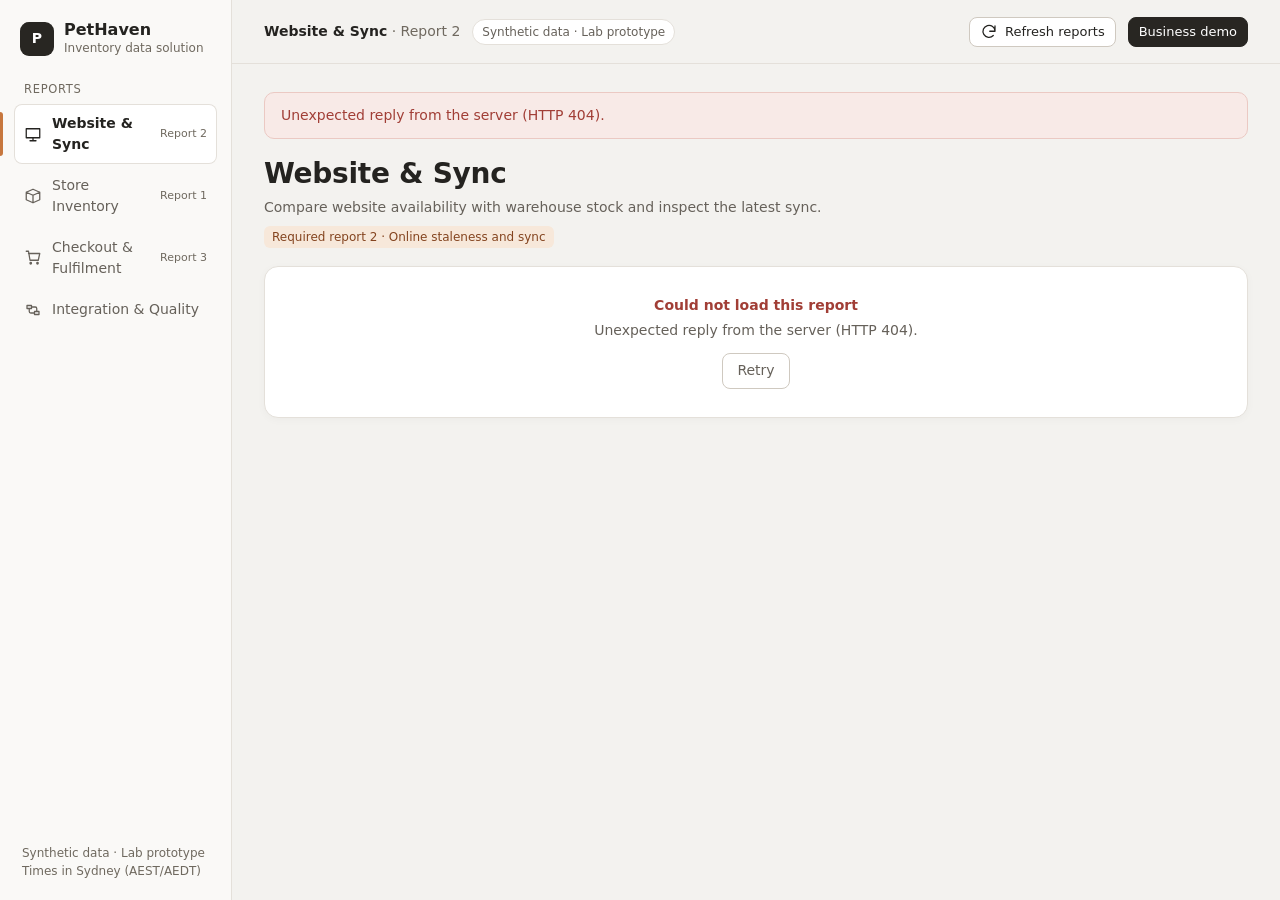
==== workspace/dashboard/static/index.html @ 30b6cd90 "dashboard" ====
<!doctype html>
<html lang="en-AU">
<head>
  <meta charset="utf-8">
  <meta name="viewport" content="width=device-width, initial-scale=1">
  <title>PetHaven inventory dashboard</title>
  <meta name="description" content="PetHaven inventory data solution: website stock, store inventory, checkout and integration reports over the lab warehouse.">
  <link rel="stylesheet" href="styles.css">
</head>
<body>
  <a class="sr-only" href="#main">Skip to report</a>
  <div class="shell" id="shell">
    <nav class="sidebar" id="sidebar" aria-label="Reports">
      <div class="brand">
        <div class="brand-mark" aria-hidden="true">P</div>
        <div>
          <div class="brand-name">PetHaven</div>
          <div class="brand-sub">Inventory data solution</div>
        </div>
      </div>
      <div>
        <div class="nav-label">Reports</div>
        <ul class="nav" id="nav"></ul>
      </div>
      <div class="sidebar-foot">
        Synthetic data · Lab prototype<br>
        Times in Sydney (AEST/AEDT)
      </div>
    </nav>
    <div class="scrim" id="scrim" hidden></div>

    <div class="main-col">
      <header class="topbar">
        <button class="btn btn-small menu-btn" id="menu-btn" type="button" aria-controls="sidebar" aria-expanded="false">Menu</button>
        <div class="crumb" id="crumb">PetHaven</div>
        <span class="chip">Synthetic data · Lab prototype</span>
        <div class="topbar-spacer"></div>
        <span class="read-at" id="read-at"></span>
        <button class="btn btn-small" id="refresh-btn" type="button" title="Read the reports again. Does not run a sync or the ETL.">
          <svg class="icon" viewBox="0 0 24 24" aria-hidden="true"><path d="M20 11a8 8 0 1 0-2.3 5.7M20 4v7h-7"/></svg>
          <span>Refresh reports</span>
        </button>
        <button class="btn btn-small btn-primary" id="demo-btn" type="button" aria-controls="demo" aria-expanded="false">
          <span>Business demo</span>
        </button>
      </header>
      <main id="main" tabindex="-1">
        <div id="global-banner"></div>
        <div id="page"></div>
      </main>
    </div>

    <aside class="demo" id="demo" hidden aria-labelledby="demo-title"></aside>
  </div>
  <div class="sr-only" id="announcer" aria-live="polite" aria-atomic="true"></div>
  <script type="module" src="app.js"></script>
</body>
</html>
---- workspace/dashboard/static/styles.css ----
/* PetHaven dashboard. Tokens: docs/Dashboard_Implementation_Spec.md section 4. */
:root {
  --page-bg: #F3F2EF;
  --sidebar-bg: #FAF9F7;
  --surface: #FFFFFF;
  --surface-subtle: #F7F5F2;
  --border: #E4E0DA;
  --border-strong: #CFC9C0;
  --text: #242320;
  --text-secondary: #66615A;
  --text-muted: #6F695F;
  --accent: #C7773E;
  --accent-hover: #AD6030;
  --accent-soft: #F7E8DA;
  --accent-text: #84441F;
  --primary-action: #282622;
  --primary-action-text: #FFFFFF;
  --success: #35634C;
  --success-bg: #EAF2EC;
  --warning: #805817;
  --warning-bg: #FAF0D9;
  --danger: #A13E36;
  --danger-bg: #F8EAE7;
  --info: #3F5A73;
  --info-bg: #E9EFF4;
  --focus: #84441F;
  --chart-website: #C7773E;
  --chart-warehouse: #555A60;
  --chart-reserved: #B8ACA0;

  --font: Inter, "Segoe UI", system-ui, -apple-system, sans-serif;
  --radius-card: 14px;
  --radius-control: 8px;
  --shadow-card: 0 2px 8px rgba(36, 35, 32, .03);
  --sidebar-w: 232px;
  --demo-w: 420px;
}

*, *::before, *::after { box-sizing: border-box; }
html { -webkit-text-size-adjust: 100%; }
body {
  margin: 0;
  background: var(--page-bg);
  color: var(--text);
  font: 14px/1.5 var(--font);
}
h1, h2, h3, h4 { margin: 0; color: var(--text); }
h1 { font-size: 28px; font-weight: 600; line-height: 1.2; letter-spacing: -0.01em; }
h2 { font-size: 17px; font-weight: 600; }
h3 { font-size: 15px; font-weight: 600; }
p { margin: 0; }
a { color: var(--accent-text); }
button, input, select { font: inherit; color: inherit; }
.num, td.num, th.num { text-align: right; font-variant-numeric: tabular-nums; }
.tabular { font-variant-numeric: tabular-nums; }
.muted { color: var(--text-muted); }
.secondary { color: var(--text-secondary); }
.small { font-size: 12.5px; }
.mono { font-family: ui-monospace, "Cascadia Mono", Consolas, monospace; font-size: 12.5px; }
.sr-only { position: absolute; width: 1px; height: 1px; padding: 0; margin: -1px; overflow: hidden; clip: rect(0 0 0 0); white-space: nowrap; border: 0; }
:focus-visible { outline: 2px solid var(--focus); outline-offset: 2px; border-radius: 4px; }
@media (prefers-reduced-motion: reduce) { * { transition: none !important; animation: none !important; } }

/* ---------- shell ---------- */
.shell { display: grid; grid-template-columns: var(--sidebar-w) minmax(0, 1fr); min-height: 100vh; }
.shell.demo-open { grid-template-columns: var(--sidebar-w) minmax(0, 1fr) var(--demo-w); }
.sidebar {
  background: var(--sidebar-bg); border-right: 1px solid var(--border);
  padding: 20px 14px; display: flex; flex-direction: column; gap: 24px;
  position: sticky; top: 0; height: 100vh; overflow-y: auto;
}
.brand { display: flex; align-items: center; gap: 10px; padding: 0 6px; }
.brand-mark { width: 34px; height: 34px; border-radius: 9px; background: var(--primary-action); color: #fff; display: grid; place-items: center; font-weight: 600; }
.brand-name { font-weight: 600; font-size: 16px; line-height: 1.2; }
.brand-sub { color: var(--text-muted); font-size: 12px; }
.nav-label { font-size: 11.5px; color: var(--text-muted); text-transform: uppercase; letter-spacing: .06em; padding: 0 10px 6px; }
.nav { display: flex; flex-direction: column; gap: 2px; list-style: none; margin: 0; padding: 0; }
.nav a {
  display: flex; align-items: center; gap: 10px; padding: 9px 10px; border-radius: var(--radius-control);
  color: var(--text-secondary); text-decoration: none; position: relative; transition: background .15s;
}
.nav a:hover { background: var(--surface-subtle); color: var(--text); }
.nav a[aria-current="page"] { background: var(--surface); color: var(--text); font-weight: 600; box-shadow: inset 0 0 0 1px var(--border); }
.nav a[aria-current="page"]::before { content: ""; position: absolute; left: -14px; top: 8px; bottom: 8px; width: 3px; border-radius: 0 3px 3px 0; background: var(--accent); }
.nav a > span:nth-of-type(1) { flex: 1; min-width: 0; }
.nav .report-tag { font-size: 11px; color: var(--text-muted); font-weight: 400; white-space: nowrap; }
.icon { width: 18px; height: 18px; flex: none; stroke: currentColor; fill: none; stroke-width: 1.7; stroke-linecap: round; stroke-linejoin: round; }
.sidebar-foot { margin-top: auto; font-size: 12px; color: var(--text-muted); padding: 0 8px; }

.main-col { min-width: 0; display: flex; flex-direction: column; }
.topbar {
  height: 64px; display: flex; align-items: center; gap: 12px; padding: 0 32px;
  border-bottom: 1px solid var(--border); background: rgba(243, 242, 239, .92);
  position: sticky; top: 0; z-index: 5; backdrop-filter: none;
}
.topbar .menu-btn { display: none; }
.crumb { font-weight: 600; white-space: nowrap; overflow: hidden; text-overflow: ellipsis; min-width: 0; }
@media (max-width: 1500px) { .shell.demo-open .topbar .chip, .shell.demo-open .read-at { display: none; } }
.crumb .muted { font-weight: 400; }
.chip { display: inline-flex; align-items: center; gap: 6px; font-size: 12px; padding: 3px 9px; border-radius: 999px; background: var(--surface); border: 1px solid var(--border); color: var(--text-secondary); white-space: nowrap; }
.topbar-spacer { flex: 1; }
.read-at { font-size: 12.5px; color: var(--text-muted); white-space: nowrap; }
main { padding: 28px 32px 48px; min-width: 0; }
main:focus { outline: none; }
details.card > summary { list-style: none; }
details.card > summary::-webkit-details-marker { display: none; }
.summary-toggle::after { content: "Show"; }
details[open] .summary-toggle::after { content: "Hide"; }

/* ---------- buttons & controls ---------- */
.btn {
  display: inline-flex; align-items: center; justify-content: center; gap: 7px; height: 36px; padding: 0 14px;
  border-radius: var(--radius-control); border: 1px solid var(--border-strong); background: var(--surface);
  cursor: pointer; white-space: nowrap; transition: background .15s, border-color .15s;
}
.btn:hover { background: var(--surface-subtle); }
.btn-primary { background: var(--primary-action); color: var(--primary-action-text); border-color: var(--primary-action); }
.btn-primary:hover { background: #3b3833; }
.btn-accent { background: var(--accent-soft); color: var(--accent-text); border-color: #EDD3BC; }
.btn-accent:hover { background: #F2DCC7; }
.btn-small { height: 30px; padding: 0 10px; font-size: 13px; }
.btn-link { border: 0; background: none; color: var(--accent-text); padding: 0; height: auto; text-decoration: underline; cursor: pointer; }
.btn[disabled] { opacity: .55; cursor: progress; }
label { display: block; }
.field { display: flex; flex-direction: column; gap: 4px; min-width: 0; }
.field > span { font-size: 12.5px; color: var(--text-secondary); }
input[type="text"], input[type="search"], input[type="number"], input[type="date"], select {
  height: 36px; padding: 0 10px; border: 1px solid var(--border-strong); border-radius: var(--radius-control);
  background: var(--surface); min-width: 0; width: 100%;
}
input[type="checkbox"] { width: 16px; height: 16px; accent-color: var(--accent-text); }
.check { display: inline-flex; align-items: center; gap: 8px; height: 36px; }
.segmented { display: inline-flex; border: 1px solid var(--border-strong); border-radius: var(--radius-control); overflow: hidden; background: var(--surface); flex-wrap: wrap; }
.segmented button { border: 0; background: none; padding: 0 12px; height: 34px; cursor: pointer; border-right: 1px solid var(--border); }
.segmented button:last-child { border-right: 0; }
.segmented button[aria-pressed="true"] { background: var(--accent-soft); color: var(--accent-text); font-weight: 600; }

/* ---------- page layout ---------- */
.page-head { display: flex; align-items: flex-start; justify-content: space-between; gap: 16px; margin-bottom: 18px; flex-wrap: wrap; }
.page-head .subtitle { color: var(--text-secondary); margin-top: 6px; }
.report-id { display: inline-block; margin-top: 8px; font-size: 12px; color: var(--accent-text); background: var(--accent-soft); padding: 2px 8px; border-radius: 6px; }
.status-line { display: flex; flex-wrap: wrap; gap: 8px 22px; font-size: 13px; color: var(--text-secondary); margin-bottom: 18px; }
.status-line b { color: var(--text); font-weight: 600; }
.filters { display: flex; flex-wrap: wrap; gap: 12px; align-items: flex-end; margin-bottom: 18px; }
.filters .field { width: 200px; }
.filters .field.wide { width: 260px; }
.filters .field.seg { width: auto; }
.grid { display: grid; gap: 22px; }
.grid-2 { grid-template-columns: minmax(0, 1.75fr) minmax(280px, 1fr); }
.stack { display: flex; flex-direction: column; gap: 22px; }
.card { background: var(--surface); border: 1px solid var(--border); border-radius: var(--radius-card); box-shadow: var(--shadow-card); min-width: 0; }
.card-head { display: flex; align-items: center; justify-content: space-between; gap: 12px; padding: 16px 20px 0; flex-wrap: wrap; }
.card-head p { color: var(--text-secondary); font-size: 13px; margin-top: 2px; }
.card-head .filters .field { width: auto; min-width: 150px; }
tr.group-row .btn-link { white-space: nowrap; }
.card-body { padding: 16px 20px 20px; }
.card-foot { padding: 12px 20px; border-top: 1px solid var(--border); font-size: 13px; color: var(--text-secondary); }
.lede { font-size: 15px; margin-bottom: 14px; }
.lede b { font-weight: 600; }
.banner { display: flex; gap: 10px; align-items: flex-start; padding: 12px 16px; border-radius: 10px; margin-bottom: 18px; border: 1px solid; }
.banner.warn { background: var(--warning-bg); border-color: #EBD7A8; color: var(--warning); }
.banner.error { background: var(--danger-bg); border-color: #EBC9C3; color: var(--danger); }
.banner.info { background: var(--info-bg); border-color: #CCDAE6; color: var(--info); }
.banner.ok { background: var(--success-bg); border-color: #C9DECF; color: var(--success); }
.banner a, .banner .btn-link { color: inherit; font-weight: 600; }

/* ---------- tabs ---------- */
.tabs { display: flex; gap: 4px; border-bottom: 1px solid var(--border); margin-bottom: 20px; overflow-x: auto; }
.tabs button { border: 0; background: none; padding: 10px 14px; cursor: pointer; color: var(--text-secondary); border-bottom: 2px solid transparent; margin-bottom: -1px; white-space: nowrap; }
.tabs button[aria-selected="true"] { color: var(--text); font-weight: 600; border-bottom-color: var(--accent); }

/* ---------- tables ---------- */
.table-wrap { overflow-x: auto; }
table { width: 100%; border-collapse: collapse; }
caption { text-align: left; padding: 0 0 8px; color: var(--text-secondary); font-size: 13px; }
th, td { padding: 11px 12px; border-bottom: 1px solid var(--border); text-align: left; vertical-align: middle; }
th { font-size: 12.5px; font-weight: 600; color: var(--text-secondary); background: var(--surface-subtle); white-space: nowrap; }
th:first-child, td:first-child { padding-left: 20px; }
th:last-child, td:last-child { padding-right: 20px; }
tbody tr:last-child td { border-bottom: 0; }
tbody tr.clickable { cursor: pointer; }
tbody tr.clickable:hover { background: #FBFAF8; }
tbody tr.selected { background: var(--accent-soft); }
tbody tr.group-row td { background: var(--surface-subtle); font-weight: 600; }
.cell-sub { display: block; font-size: 12px; color: var(--text-muted); }
.table-note { padding: 10px 20px; font-size: 12.5px; color: var(--text-muted); border-top: 1px solid var(--border); }
.pager { display: flex; align-items: center; gap: 10px; justify-content: flex-end; padding: 10px 20px; border-top: 1px solid var(--border); font-size: 13px; color: var(--text-secondary); }

/* ---------- badges ---------- */
.badge { display: inline-flex; align-items: center; gap: 5px; font-size: 12px; padding: 2px 8px; border-radius: 999px; white-space: nowrap; font-weight: 500; }
.badge::before { content: ""; width: 6px; height: 6px; border-radius: 50%; background: currentColor; }
.badge.plain::before { display: none; }
.badge.wrap, .trace-step .badge, .result .badge { white-space: normal; align-items: baseline; }
.badge.wrap::before, .trace-step .badge::before { flex: none; transform: translateY(-1px); }
.b-danger { background: var(--danger-bg); color: var(--danger); }
.b-warning { background: var(--warning-bg); color: var(--warning); }
.b-success { background: var(--success-bg); color: var(--success); }
.b-info { background: var(--info-bg); color: var(--info); }
.b-neutral { background: var(--surface-subtle); color: var(--text-secondary); border: 1px solid var(--border); }
.b-accent { background: var(--accent-soft); color: var(--accent-text); }

/* ---------- comparison chart ---------- */
.legend { display: flex; gap: 16px; flex-wrap: wrap; font-size: 12.5px; color: var(--text-secondary); }
.legend span { display: inline-flex; align-items: center; gap: 6px; }
.swatch { width: 12px; height: 12px; border-radius: 3px; display: inline-block; }
.bars { display: flex; flex-direction: column; gap: 4px; }
.bar-row { display: grid; grid-template-columns: minmax(120px, 210px) minmax(0, 1fr); gap: 4px 14px; padding: 8px 10px; border-radius: 10px; cursor: pointer; border: 1px solid transparent; background: none; text-align: left; width: 100%; }
.bar-row:hover { background: var(--surface-subtle); }
.bar-row[aria-pressed="true"] { border-color: #EDD3BC; background: #FDF8F3; }
.bar-label { font-size: 13px; line-height: 1.3; }
.bar-label small { display: block; color: var(--text-muted); font-size: 12px; }
.bar-pair { display: flex; flex-direction: column; gap: 4px; justify-content: center; min-width: 0; }
.bar-line { display: flex; align-items: center; gap: 8px; min-width: 0; }
.bar { height: 11px; border-radius: 3px; min-width: 2px; }
.bar.web { background: var(--chart-website); }
.bar.wh { background: var(--chart-warehouse); }
.bar-val { font-size: 12px; font-variant-numeric: tabular-nums; color: var(--text-secondary); white-space: nowrap; }
.axis-note { font-size: 12px; color: var(--text-muted); margin-top: 10px; }

.kv { display: grid; grid-template-columns: auto 1fr; gap: 8px 16px; font-size: 13.5px; }
.kv dt { color: var(--text-secondary); }
.kv dd { margin: 0; font-variant-numeric: tabular-nums; }
.big-pair { display: grid; grid-template-columns: 1fr 1fr; gap: 12px; margin: 14px 0; }
.big-pair div { background: var(--surface-subtle); border-radius: 10px; padding: 12px 14px; }
.big-pair strong { display: block; font-size: 26px; font-weight: 600; font-variant-numeric: tabular-nums; }
.big-pair span { font-size: 12.5px; color: var(--text-secondary); }

/* ---------- stock matrix ---------- */
.matrix td.num { min-width: 64px; }
.cell-zero { color: var(--danger); font-weight: 600; }
.cell-low { color: var(--warning); font-weight: 600; }

/* ---------- integration ---------- */
.flow { display: grid; grid-template-columns: auto 28px auto 28px auto 28px auto 28px auto; align-items: center; gap: 0; overflow-x: auto; padding-bottom: 4px; }
.flow-sources { display: flex; flex-direction: column; gap: 6px; }
.flow-node { border: 1px solid var(--border); border-radius: 10px; padding: 8px 12px; background: var(--surface-subtle); font-size: 13px; white-space: nowrap; }
.flow-node.dw { background: var(--accent-soft); border-color: #EDD3BC; color: var(--accent-text); font-weight: 600; }
.flow-arrow { text-align: center; color: var(--text-muted); }
.trace { display: grid; grid-template-columns: repeat(4, minmax(0, 1fr)); gap: 14px; }
.trace-step { border: 1px solid var(--border); border-radius: 12px; padding: 14px; background: var(--surface-subtle); min-width: 0; }
.trace-step h3 { font-size: 14px; display: flex; gap: 8px; align-items: center; margin-bottom: 10px; }
.step-no { width: 22px; height: 22px; border-radius: 50%; background: var(--primary-action); color: #fff; font-size: 12px; display: grid; place-items: center; flex: none; }
.trace-step .kv { font-size: 13px; grid-template-columns: auto minmax(0, 1fr); }
.trace-step .kv dd { overflow-wrap: anywhere; }
.trace-empty { color: var(--text-muted); font-size: 13px; }

/* ---------- states ---------- */
.state { padding: 28px 20px; text-align: center; color: var(--text-secondary); }
.state strong { display: block; color: var(--text); margin-bottom: 4px; }
.state.error strong { color: var(--danger); }
.skeleton { height: 14px; background: linear-gradient(90deg, #EEEBE6, #F6F4F1, #EEEBE6); border-radius: 6px; margin: 10px 0; }

/* ---------- demo workspace ---------- */
.demo {
  background: var(--surface); border-left: 1px solid var(--border); height: 100vh; position: sticky; top: 0;
  overflow-y: auto; display: flex; flex-direction: column;
}
.demo[hidden] { display: none; }
.demo-head { padding: 16px 20px; border-bottom: 1px solid var(--border); position: sticky; top: 0; background: var(--surface); z-index: 2; }
.demo-head h2 { font-size: 16px; }
.demo-head .warn-line { margin-top: 6px; font-size: 12.5px; color: var(--warning); background: var(--warning-bg); padding: 6px 10px; border-radius: 8px; }
.demo-head .row { display: flex; align-items: center; justify-content: space-between; gap: 10px; }
.demo-body { padding: 8px 20px 40px; }
.demo details { border-bottom: 1px solid var(--border); padding: 4px 0; }
.demo summary { cursor: pointer; padding: 10px 0; font-weight: 600; list-style: none; display: flex; justify-content: space-between; align-items: center; gap: 8px; }
.demo summary::-webkit-details-marker { display: none; }
.demo summary::after { content: "+"; color: var(--text-muted); font-weight: 400; font-size: 18px; }
.demo details[open] summary::after { content: "–"; }
.demo summary small { font-weight: 400; color: var(--text-muted); font-size: 12px; margin-left: auto; }
.demo form, .demo .form { display: flex; flex-direction: column; gap: 10px; padding: 2px 0 14px; }
.demo .row2 { display: grid; grid-template-columns: minmax(0, 1fr) 90px auto; gap: 8px; align-items: end; }
.demo .hint { font-size: 12.5px; color: var(--text-secondary); }
.steps { margin: 0; padding-left: 20px; display: flex; flex-direction: column; gap: 10px; font-size: 13px; }
.steps li::marker { color: var(--text-muted); font-weight: 600; }
.result { border: 1px solid var(--border); border-radius: 10px; padding: 10px 12px; font-size: 13px; background: var(--surface-subtle); display: flex; flex-direction: column; gap: 6px; }
.result.ok { border-color: #C9DECF; background: var(--success-bg); }
.result.blocked, .result.refused { border-color: #EBD7A8; background: var(--warning-bg); }
.result.error { border-color: #EBC9C3; background: var(--danger-bg); }
.result .links { display: flex; gap: 12px; flex-wrap: wrap; }
.result table th, .result table td { padding: 4px 6px; background: none; font-size: 12.5px; }
.result table th:first-child, .result table td:first-child { padding-left: 0; }
.bag { border: 1px dashed var(--border-strong); border-radius: 10px; padding: 10px 12px; font-size: 13px; }
.bag ul { list-style: none; margin: 6px 0 0; padding: 0; display: flex; flex-direction: column; gap: 6px; }
.bag li { display: flex; justify-content: space-between; gap: 8px; align-items: center; }
.options { display: flex; flex-direction: column; gap: 6px; }
.options label { display: flex; gap: 8px; align-items: flex-start; padding: 8px 10px; border: 1px solid var(--border); border-radius: 8px; font-size: 13px; cursor: pointer; }
.options label:has(input:checked) { border-color: #EDD3BC; background: #FDF8F3; }

/* ---------- responsive ---------- */
@media (max-width: 1280px) {
  :root { --demo-w: 380px; }
  .shell.demo-open .grid-2 { grid-template-columns: minmax(0, 1fr); }
}
@media (max-width: 1100px) {
  .grid-2 { grid-template-columns: minmax(0, 1fr); }
  .trace { grid-template-columns: repeat(2, minmax(0, 1fr)); }
  :root { --sidebar-w: 200px; }
  .shell.demo-open { grid-template-columns: minmax(0, 1fr) var(--demo-w); }
  .shell.demo-open .sidebar { display: none; }
}
@media (max-width: 860px) {
  .shell, .shell.demo-open { grid-template-columns: minmax(0, 1fr); }
  .sidebar { position: fixed; left: 0; top: 0; bottom: 0; width: 260px; z-index: 30; transform: translateX(-100%); transition: transform .16s ease; box-shadow: 0 8px 30px rgba(0, 0, 0, .12); display: flex !important; }
  .shell.nav-open .sidebar { transform: none; }
  .scrim { position: fixed; inset: 0; background: rgba(36, 35, 32, .3); z-index: 20; }
  .topbar .menu-btn { display: inline-flex; }
  .topbar { padding: 0 16px; gap: 8px; }
  .topbar .chip, .read-at { display: none; }
  main { padding: 20px 16px 40px; }
  .demo { position: fixed; inset: 0; z-index: 40; height: 100%; border-left: 0; }
  .shell.demo-open .main-col { visibility: hidden; height: 100vh; overflow: hidden; }
  .filters .field, .filters .field.wide { width: calc(50% - 6px); }
  .filters .field.seg { width: 100%; }
  .bar-row { grid-template-columns: minmax(0, 1fr); }
  h1 { font-size: 24px; }
}
@media (max-width: 520px) {
  .filters .field, .filters .field.wide { width: 100%; }
  .trace { grid-template-columns: minmax(0, 1fr); }
  .btn-label-long { display: none; }
  th:first-child, td:first-child { padding-left: 14px; }
  .card-head, .card-body { padding-left: 14px; padding-right: 14px; }
  .big-pair strong { font-size: 22px; }
}
@media (min-width: 861px) { .scrim { display: none; } }
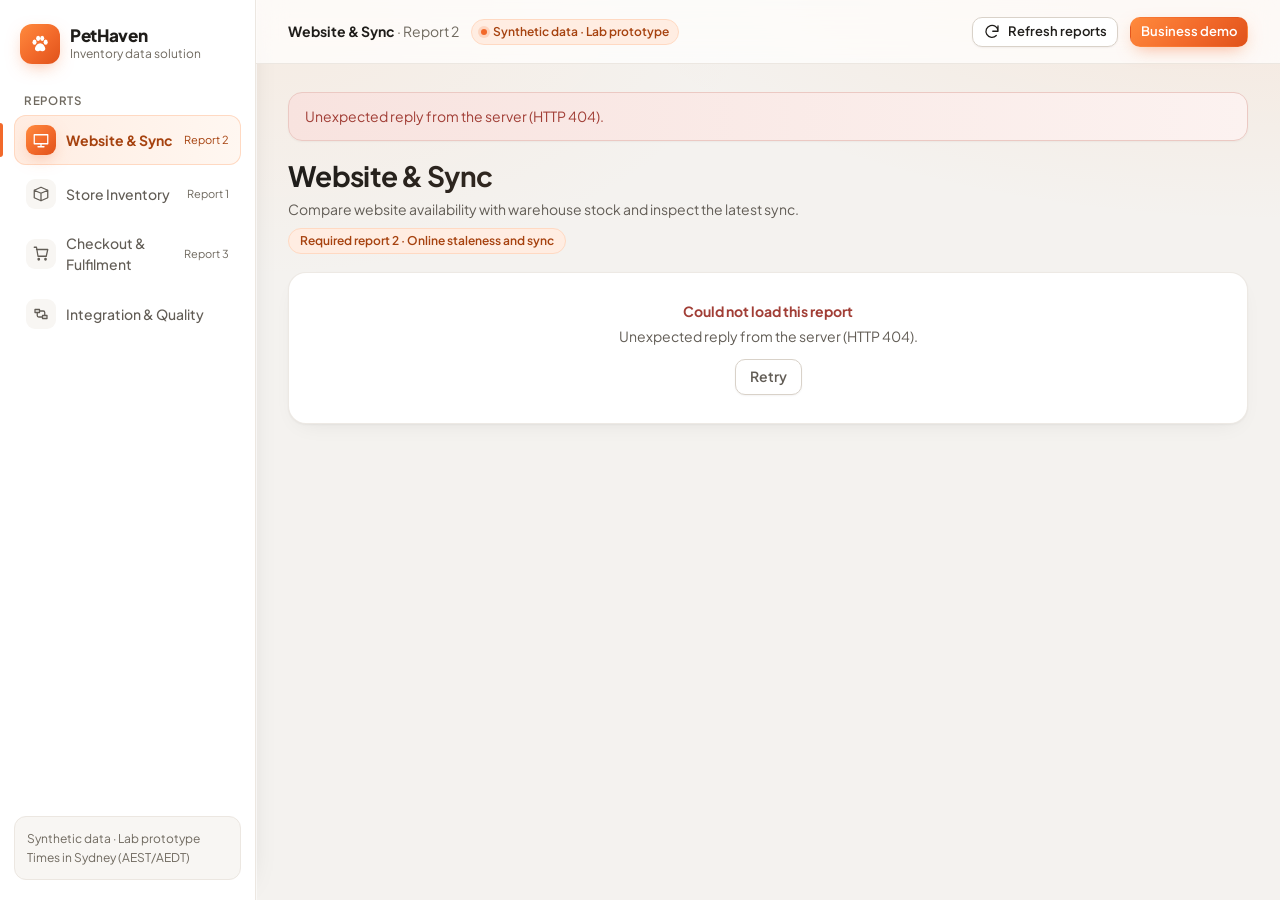
==== commit 5e662a04: "Dashboard: brighter visual style Stronger orange accent with gradients, paw logo and Plus Jakarta Sa" ====
--- a/workspace/dashboard/static/index.html
+++ b/workspace/dashboard/static/index.html
@@ -5,6 +5,9 @@
   <meta name="viewport" content="width=device-width, initial-scale=1">
   <title>PetHaven inventory dashboard</title>
   <meta name="description" content="PetHaven inventory data solution: website stock, store inventory, checkout and integration reports over the lab warehouse.">
+  <link rel="preconnect" href="https://fonts.googleapis.com">
+  <link rel="preconnect" href="https://fonts.gstatic.com" crossorigin>
+  <link rel="stylesheet" href="https://fonts.googleapis.com/css2?family=Plus+Jakarta+Sans:wght@400;500;600;700;800&display=swap">
   <link rel="stylesheet" href="styles.css">
 </head>
 <body>
@@ -12,7 +15,9 @@
   <div class="shell" id="shell">
     <nav class="sidebar" id="sidebar" aria-label="Reports">
       <div class="brand">
-        <div class="brand-mark" aria-hidden="true">P</div>
+        <div class="brand-mark" aria-hidden="true">
+          <svg viewBox="0 0 24 24"><ellipse cx="6" cy="10" rx="2.2" ry="2.8"/><ellipse cx="10" cy="5.8" rx="2.2" ry="2.9"/><ellipse cx="14.4" cy="5.8" rx="2.2" ry="2.9"/><ellipse cx="18.2" cy="10" rx="2.2" ry="2.8"/><path d="M12.2 11.2c2.6 0 5.6 3.4 5.6 6.1 0 1.9-1.4 2.6-2.9 2.6-1.2 0-1.8-.6-2.7-.6s-1.6.6-2.8.6c-1.6 0-2.9-.8-2.9-2.6 0-2.7 3.1-6.1 5.7-6.1z"/></svg>
+        </div>
         <div>
           <div class="brand-name">PetHaven</div>
           <div class="brand-sub">Inventory data solution</div>
--- a/workspace/dashboard/static/styles.css
+++ b/workspace/dashboard/static/styles.css
@@ -1,19 +1,20 @@
 /* PetHaven dashboard. Tokens: docs/Dashboard_Implementation_Spec.md section 4. */
 :root {
-  --page-bg: #F3F2EF;
-  --sidebar-bg: #FAF9F7;
+  --page-bg: #F4F2EF;
+  --sidebar-bg: #FFFFFF;
   --surface: #FFFFFF;
-  --surface-subtle: #F7F5F2;
-  --border: #E4E0DA;
-  --border-strong: #CFC9C0;
-  --text: #242320;
-  --text-secondary: #66615A;
+  --surface-subtle: #F8F6F3;
+  --border: #ECE7E1;
+  --border-strong: #D9D2C9;
+  --text: #1F1D1A;
+  --text-secondary: #625D56;
   --text-muted: #6F695F;
-  --accent: #C7773E;
-  --accent-hover: #AD6030;
-  --accent-soft: #F7E8DA;
-  --accent-text: #84441F;
-  --primary-action: #282622;
+  --accent: #F2692A;
+  --accent-hover: #DB5719;
+  --accent-soft: #FFEDE2;
+  --accent-text: #A6420F;
+  --accent-grad: linear-gradient(135deg, #FF8A3D 0%, #F2692A 55%, #E0521A 100%);
+  --primary-action: #1F1D1A;
   --primary-action-text: #FFFFFF;
   --success: #35634C;
   --success-bg: #EAF2EC;
@@ -24,15 +25,17 @@
   --info: #3F5A73;
   --info-bg: #E9EFF4;
   --focus: #84441F;
-  --chart-website: #C7773E;
-  --chart-warehouse: #555A60;
-  --chart-reserved: #B8ACA0;
-
-  --font: Inter, "Segoe UI", system-ui, -apple-system, sans-serif;
-  --radius-card: 14px;
-  --radius-control: 8px;
-  --shadow-card: 0 2px 8px rgba(36, 35, 32, .03);
-  --sidebar-w: 232px;
+  --chart-website: #F2692A;
+  --chart-warehouse: #3A3631;
+  --chart-reserved: #C9BCAE;
+
+  --font: "Plus Jakarta Sans", Inter, "Segoe UI", system-ui, -apple-system, sans-serif;
+  --radius-card: 18px;
+  --radius-control: 10px;
+  --shadow-card: 0 1px 2px rgba(31, 29, 26, .04), 0 8px 24px -12px rgba(31, 29, 26, .10);
+  --shadow-lift: 0 2px 4px rgba(31, 29, 26, .05), 0 18px 36px -16px rgba(31, 29, 26, .18);
+  --shadow-accent: 0 6px 18px -6px rgba(242, 105, 42, .55);
+  --sidebar-w: 256px;
   --demo-w: 420px;
 }
 
@@ -286,6 +289,152 @@
 .options label { display: flex; gap: 8px; align-items: flex-start; padding: 8px 10px; border: 1px solid var(--border); border-radius: 8px; font-size: 13px; cursor: pointer; }
 .options label:has(input:checked) { border-color: #EDD3BC; background: #FDF8F3; }
 
+/* ---------- visual polish: depth, accent, motion ---------- */
+body {
+  background:
+    radial-gradient(1200px 520px at 100% -10%, rgba(255, 138, 61, .13), transparent 60%),
+    radial-gradient(900px 500px at 20% 0%, rgba(255, 200, 160, .16), transparent 55%),
+    var(--page-bg);
+  background-attachment: fixed;
+  -webkit-font-smoothing: antialiased;
+}
+h1 { font-weight: 700; letter-spacing: -0.025em; }
+h2 { font-weight: 700; letter-spacing: -0.01em; }
+
+/* sidebar */
+.sidebar { border-right: 1px solid var(--border); box-shadow: 1px 0 0 rgba(255, 255, 255, .6), 8px 0 30px -24px rgba(31, 29, 26, .25); }
+.brand { padding: 4px 6px 4px; }
+.brand-mark { width: 40px; height: 40px; border-radius: 12px; background: var(--accent-grad); box-shadow: var(--shadow-accent); }
+.brand-mark svg { width: 22px; height: 22px; fill: #fff; }
+.brand-name { font-size: 17px; font-weight: 800; letter-spacing: -0.02em; }
+.nav-label { font-weight: 600; }
+.nav { gap: 4px; }
+.nav a { padding: 10px 12px; border-radius: 12px; font-weight: 500; transition: background .18s, color .18s, transform .18s; }
+.nav a:hover { transform: translateX(2px); }
+.nav a .icon { padding: 6px; width: 30px; height: 30px; border-radius: 9px; background: var(--surface-subtle); transition: background .18s, color .18s; }
+.nav a[aria-current="page"] { background: linear-gradient(90deg, var(--accent-soft), #FFF7F1); box-shadow: inset 0 0 0 1px #FFD9C2; color: var(--accent-text); font-weight: 700; }
+.nav a[aria-current="page"] .icon { background: var(--accent-grad); color: #fff; box-shadow: var(--shadow-accent); }
+.nav a[aria-current="page"] .report-tag { color: var(--accent-text); }
+.sidebar-foot { background: var(--surface-subtle); border: 1px solid var(--border); border-radius: 12px; padding: 12px; line-height: 1.6; }
+
+/* top bar */
+.topbar { background: rgba(255, 255, 255, .72); backdrop-filter: saturate(1.4) blur(14px); -webkit-backdrop-filter: saturate(1.4) blur(14px); }
+.crumb { font-weight: 700; }
+.chip { background: var(--accent-soft); border-color: #FFD9C2; color: var(--accent-text); font-weight: 600; }
+.chip::before { content: ""; width: 6px; height: 6px; border-radius: 50%; background: var(--accent); box-shadow: 0 0 0 3px rgba(242, 105, 42, .18); }
+
+/* buttons */
+.btn { font-weight: 600; box-shadow: 0 1px 2px rgba(31, 29, 26, .05); transition: background .15s, border-color .15s, transform .15s, box-shadow .15s; }
+.btn:hover { transform: translateY(-1px); box-shadow: 0 4px 12px -4px rgba(31, 29, 26, .18); }
+.btn:active { transform: none; }
+.btn-primary { background: var(--accent-grad); border-color: transparent; box-shadow: var(--shadow-accent); }
+.btn-primary:hover { background: var(--accent-grad); filter: brightness(1.05); box-shadow: 0 8px 22px -6px rgba(242, 105, 42, .6); }
+.btn-accent { background: var(--accent-soft); color: var(--accent-text); border-color: #FFD3B8; }
+.btn-accent:hover { background: #FFE2D0; }
+.btn-link { box-shadow: none; }
+.btn-link:hover { transform: none; box-shadow: none; }
+input[type="text"], input[type="search"], input[type="number"], input[type="date"], select { transition: border-color .15s, box-shadow .15s; }
+input:focus, select:focus { outline: none; border-color: var(--accent); box-shadow: 0 0 0 4px rgba(242, 105, 42, .15); }
+.segmented { padding: 3px; gap: 2px; background: var(--surface-subtle); border-color: var(--border); border-radius: 12px; }
+.segmented button { border: 0; border-radius: 9px; height: 28px; transition: background .15s, color .15s; }
+.segmented button:hover { background: rgba(255, 255, 255, .8); }
+.segmented button[aria-pressed="true"] { background: var(--accent-grad); color: #fff; box-shadow: var(--shadow-accent); }
+
+/* page head */
+.page-head h1 { background: linear-gradient(90deg, var(--text) 0%, #4A3628 100%); -webkit-background-clip: text; background-clip: text; color: transparent; }
+.report-id { font-weight: 600; border: 1px solid #FFD9C2; border-radius: 999px; padding: 3px 11px; }
+.status-line { gap: 10px; }
+.status-line > * { background: var(--surface); border: 1px solid var(--border); border-radius: 999px; padding: 5px 12px; box-shadow: 0 1px 2px rgba(31, 29, 26, .04); }
+.lede { font-size: 16px; }
+.lede b { color: var(--accent-text); font-weight: 800; }
+
+/* cards */
+.card { border-color: rgba(236, 231, 225, .9); animation: rise .45s cubic-bezier(.2, .7, .2, 1) both; transition: box-shadow .2s, transform .2s; }
+.card:hover { box-shadow: var(--shadow-lift); }
+.stack > .card:nth-child(2), .grid > .card:nth-child(2), .grid > .stack:nth-child(2) { animation-delay: .06s; }
+.stack > .card:nth-child(3) { animation-delay: .12s; }
+.card-head h2 { display: flex; align-items: center; gap: 10px; }
+.card-head h2::before { content: ""; width: 4px; height: 18px; border-radius: 4px; background: var(--accent-grad); flex: none; }
+.card-foot { background: var(--surface-subtle); border-radius: 0 0 var(--radius-card) var(--radius-card); }
+@keyframes rise { from { opacity: 0; transform: translateY(8px); } to { opacity: 1; transform: none; } }
+
+/* banners */
+.banner { border-radius: 14px; padding: 13px 16px; box-shadow: 0 1px 2px rgba(31, 29, 26, .04); }
+.banner.ok { background: linear-gradient(90deg, #E6F3EA, #F3F9F5); }
+.banner.warn { background: linear-gradient(90deg, #FBEFD3, #FDF7EA); }
+.banner.error { background: linear-gradient(90deg, #F8E3DF, #FCF2F0); }
+.banner.info { background: linear-gradient(90deg, #E4ECF3, #F2F6F9); }
+
+/* tabs */
+.tabs { gap: 6px; border-bottom: 0; background: var(--surface); border: 1px solid var(--border); border-radius: 14px; padding: 4px; width: fit-content; max-width: 100%; box-shadow: var(--shadow-card); }
+.tabs button { border-radius: 10px; border-bottom: 0; margin: 0; padding: 8px 14px; font-weight: 500; transition: background .15s, color .15s; }
+.tabs button:hover { background: var(--surface-subtle); color: var(--text); }
+.tabs button[aria-selected="true"] { background: var(--primary-action); color: #fff; font-weight: 600; }
+
+/* tables */
+th { font-size: 11.5px; text-transform: uppercase; letter-spacing: .05em; color: var(--text-muted); background: var(--surface-subtle); }
+td { border-bottom-color: #F1EDE8; }
+tbody tr { transition: background .12s; }
+tbody tr.clickable:hover { background: #FFF8F3; }
+tbody tr.selected { background: var(--accent-soft); box-shadow: inset 3px 0 0 var(--accent); }
+.cell-zero { color: #fff; background: linear-gradient(135deg, #D9534A, #B8382F); border-radius: 8px; }
+.cell-low { background: #FDF1DA; border-radius: 8px; }
+.matrix td.cell-zero, .matrix td.cell-low { box-shadow: inset 0 0 0 3px var(--surface); }
+
+/* badges */
+.badge { font-weight: 600; padding: 3px 10px; }
+.badge::before { box-shadow: 0 0 0 3px color-mix(in srgb, currentColor 18%, transparent); }
+.b-success { background: #E3F1E7; }
+.b-accent { background: var(--accent-soft); border: 1px solid #FFD9C2; }
+
+/* bar chart */
+.bars { gap: 6px; }
+.bar-row { border-radius: 14px; padding: 10px 12px; transition: background .15s, border-color .15s, transform .15s; }
+.bar-row:hover { background: #FFF9F5; }
+.bar-row[aria-pressed="true"] { border-color: #FFD3B8; background: linear-gradient(90deg, #FFF3EA, #FFFBF8); box-shadow: 0 6px 16px -10px rgba(242, 105, 42, .5); }
+.bar-label { font-weight: 600; }
+.bar-label small { font-weight: 400; }
+.bar-pair { gap: 5px; }
+.bar { height: 12px; border-radius: 999px; transform-origin: left; animation: grow .7s cubic-bezier(.2, .7, .2, 1) both; }
+.bar.web { background: linear-gradient(90deg, #FFA266, #F2692A); box-shadow: 0 2px 8px -2px rgba(242, 105, 42, .5); }
+.bar.wh { background: linear-gradient(90deg, #6B645C, #2E2B27); }
+.bar-val { font-weight: 700; color: var(--text); }
+.swatch { border-radius: 50%; }
+@keyframes grow { from { transform: scaleX(0); } to { transform: scaleX(1); } }
+
+/* big numbers */
+.big-pair div { border-radius: 16px; padding: 16px 18px; position: relative; overflow: hidden; border: 1px solid var(--border); }
+.big-pair div:first-child { background: var(--accent-grad); border-color: transparent; color: #fff; box-shadow: var(--shadow-accent); }
+.big-pair div:first-child span { color: rgba(255, 255, 255, .88); }
+.big-pair div:first-child::after { content: ""; position: absolute; right: -24px; top: -24px; width: 90px; height: 90px; border-radius: 50%; background: rgba(255, 255, 255, .14); }
+.big-pair div:last-child { background: linear-gradient(135deg, #2E2B27, #1A1816); color: #fff; border-color: transparent; }
+.big-pair div:last-child span { color: rgba(255, 255, 255, .75); }
+.big-pair strong { font-size: 34px; font-weight: 800; letter-spacing: -0.03em; line-height: 1.1; }
+.kv dt { font-size: 12.5px; }
+.kv dd { font-weight: 600; }
+
+/* integration */
+.flow-node { border-radius: 12px; background: var(--surface); box-shadow: 0 1px 2px rgba(31, 29, 26, .05); font-weight: 500; }
+.flow-node.dw { background: var(--accent-grad); color: #fff; border-color: transparent; box-shadow: var(--shadow-accent); }
+.flow-arrow { color: var(--accent); font-weight: 700; }
+.trace-step { border-radius: 16px; background: linear-gradient(180deg, #FFFFFF, var(--surface-subtle)); transition: box-shadow .2s; }
+.trace-step:hover { box-shadow: var(--shadow-lift); }
+.step-no { background: var(--accent-grad); box-shadow: var(--shadow-accent); font-weight: 700; }
+
+/* states */
+.skeleton { background: linear-gradient(90deg, #EFEBE6 0%, #F8F5F2 50%, #EFEBE6 100%); background-size: 200% 100%; animation: shimmer 1.2s linear infinite; }
+@keyframes shimmer { from { background-position: 200% 0; } to { background-position: -200% 0; } }
+
+/* demo panel */
+.demo { box-shadow: -12px 0 40px -24px rgba(31, 29, 26, .35); }
+.demo-head { background: rgba(255, 255, 255, .9); backdrop-filter: blur(10px); -webkit-backdrop-filter: blur(10px); }
+.demo summary { font-weight: 700; }
+.demo summary::after { width: 24px; height: 24px; border-radius: 8px; background: var(--surface-subtle); display: grid; place-items: center; font-size: 16px; }
+.demo details[open] summary::after { background: var(--accent-soft); color: var(--accent-text); }
+.result { border-radius: 14px; }
+.options label { border-radius: 12px; transition: border-color .15s, background .15s; }
+.options label:has(input:checked) { border-color: #FFC9A8; background: #FFF6F0; }
+
 /* ---------- responsive ---------- */
 @media (max-width: 1280px) {
   :root { --demo-w: 380px; }
@@ -318,6 +467,8 @@
   .filters .field, .filters .field.wide { width: 100%; }
   .trace { grid-template-columns: minmax(0, 1fr); }
   .btn-label-long { display: none; }
+  #refresh-btn > span { display: none; }
+  .crumb { flex: 1; }
   th:first-child, td:first-child { padding-left: 14px; }
   .card-head, .card-body { padding-left: 14px; padding-right: 14px; }
   .big-pair strong { font-size: 22px; }
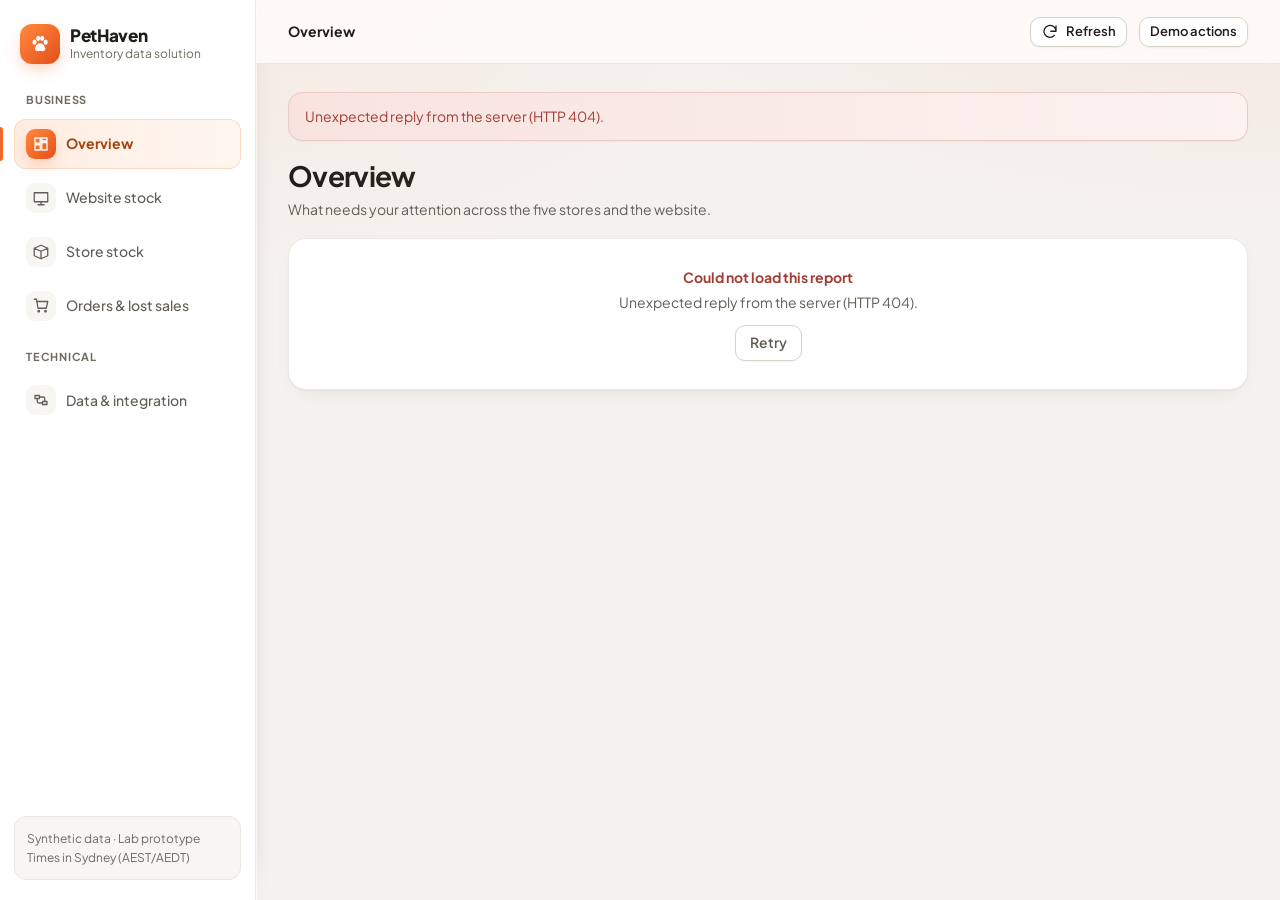
==== commit 4c092929: "Shared item numbers, transaction IDs, 3-minute sync, admin dashboard Tutor feedback 6 Oct: one item " ====
--- a/workspace/dashboard/static/index.html
+++ b/workspace/dashboard/static/index.html
@@ -24,7 +24,6 @@
         </div>
       </div>
       <div>
-        <div class="nav-label">Reports</div>
         <ul class="nav" id="nav"></ul>
       </div>
       <div class="sidebar-foot">
@@ -38,15 +37,14 @@
       <header class="topbar">
         <button class="btn btn-small menu-btn" id="menu-btn" type="button" aria-controls="sidebar" aria-expanded="false">Menu</button>
         <div class="crumb" id="crumb">PetHaven</div>
-        <span class="chip">Synthetic data · Lab prototype</span>
         <div class="topbar-spacer"></div>
         <span class="read-at" id="read-at"></span>
         <button class="btn btn-small" id="refresh-btn" type="button" title="Read the reports again. Does not run a sync or the ETL.">
           <svg class="icon" viewBox="0 0 24 24" aria-hidden="true"><path d="M20 11a8 8 0 1 0-2.3 5.7M20 4v7h-7"/></svg>
-          <span>Refresh reports</span>
+          <span>Refresh</span>
         </button>
-        <button class="btn btn-small btn-primary" id="demo-btn" type="button" aria-controls="demo" aria-expanded="false">
-          <span>Business demo</span>
+        <button class="btn btn-small" id="demo-btn" type="button" aria-controls="demo" aria-expanded="false" title="Record test sales, deliveries and orders (writes to the database)">
+          <span>Demo actions</span>
         </button>
       </header>
       <main id="main" tabindex="-1">
--- a/workspace/dashboard/static/styles.css
+++ b/workspace/dashboard/static/styles.css
@@ -474,3 +474,40 @@
   .big-pair strong { font-size: 22px; }
 }
 @media (min-width: 861px) { .scrim { display: none; } }
+
+/* ---------- overview: headline tiles and to-do list ---------- */
+.nav .nav-group { font-size: 11px; font-weight: 700; color: var(--text-muted); text-transform: uppercase; letter-spacing: .07em; padding: 14px 12px 6px; }
+.nav .nav-group:first-child { padding-top: 0; }
+.kpis { display: grid; grid-template-columns: repeat(3, minmax(0, 1fr)); gap: 16px; margin-bottom: 22px; }
+.overview-grid { display: grid; grid-template-columns: minmax(0, 1fr) minmax(0, 1fr); gap: 22px; align-items: start; }
+@media (max-width: 1100px) { .kpis { grid-template-columns: repeat(2, minmax(0, 1fr)); } .overview-grid { grid-template-columns: minmax(0, 1fr); } }
+.kpi { display: flex; flex-direction: column; gap: 4px; padding: 16px 18px 15px; border-radius: var(--radius-card); background: var(--surface); border: 1px solid var(--border); box-shadow: var(--shadow-card); color: var(--text); text-decoration: none; position: relative; overflow: hidden; transition: box-shadow .2s, transform .2s; }
+.kpi::before { content: ""; position: absolute; left: 0; top: 0; bottom: 0; width: 4px; background: var(--border-strong); }
+.kpi:hover { box-shadow: var(--shadow-lift); transform: translateY(-1px); }
+.kpi-label { font-size: 12.5px; font-weight: 600; color: var(--text-secondary); }
+.kpi-value { font-size: 26px; font-weight: 800; letter-spacing: -0.02em; line-height: 1.15; font-variant-numeric: tabular-nums; }
+.kpi-note { font-size: 12.5px; color: var(--text-muted); }
+.kpi.good::before { background: #4F9A6F; }
+.kpi.warn::before { background: #D9A13B; }
+.kpi.bad::before { background: #D9534A; }
+.kpi.bad .kpi-value { color: var(--danger); }
+.kpi.neutral::before { background: var(--accent); }
+.todo { list-style: none; margin: 0; padding: 6px 20px 16px; display: flex; flex-direction: column; }
+.todo li { display: flex; align-items: center; gap: 12px; padding: 12px 0; border-bottom: 1px solid #F1EDE8; }
+.todo li:last-child { border-bottom: 0; }
+.todo-dot { width: 10px; height: 10px; border-radius: 50%; flex: none; background: var(--info); }
+.todo-bad .todo-dot { background: #D9534A; box-shadow: 0 0 0 4px rgba(217, 83, 74, .15); }
+.todo-warn .todo-dot { background: #D9A13B; box-shadow: 0 0 0 4px rgba(217, 161, 59, .18); }
+.todo-info .todo-dot { box-shadow: 0 0 0 4px rgba(63, 90, 115, .15); }
+.todo-text { flex: 1; font-weight: 500; }
+.todo a { font-weight: 600; white-space: nowrap; }
+.summary-big { display: flex; align-items: center; gap: 12px; font-size: 16px; font-weight: 600; }
+@media (max-width: 520px) {
+  .kpis { grid-template-columns: minmax(0, 1fr) minmax(0, 1fr); gap: 10px; }
+  .kpi { padding: 12px 14px; }
+  .kpi-value { font-size: 20px; }
+  .todo { padding: 4px 14px 12px; }
+  .todo li { flex-wrap: wrap; }
+}
+
+.matrix tbody th { text-transform: none; letter-spacing: 0; font-size: 14px; }
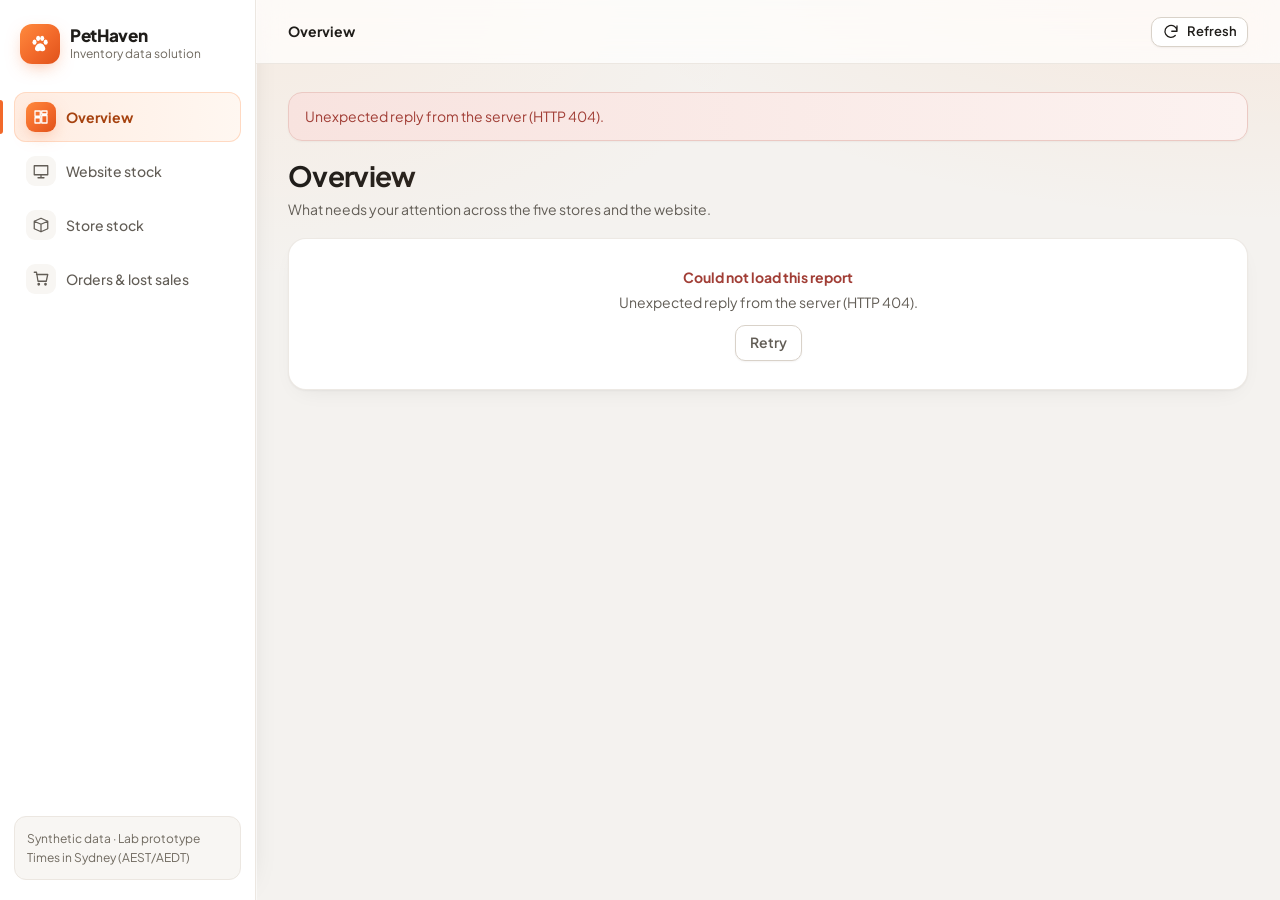
==== commit 91732b1f: "delete demo & data & integration page" ====
--- a/workspace/dashboard/static/index.html
+++ b/workspace/dashboard/static/index.html
@@ -4,7 +4,7 @@
   <meta charset="utf-8">
   <meta name="viewport" content="width=device-width, initial-scale=1">
   <title>PetHaven inventory dashboard</title>
-  <meta name="description" content="PetHaven inventory data solution: website stock, store inventory, checkout and integration reports over the lab warehouse.">
+  <meta name="description" content="PetHaven inventory data solution: website stock, store stock, and orders and lost sales reports over the lab warehouse.">
   <link rel="preconnect" href="https://fonts.googleapis.com">
   <link rel="preconnect" href="https://fonts.gstatic.com" crossorigin>
   <link rel="stylesheet" href="https://fonts.googleapis.com/css2?family=Plus+Jakarta+Sans:wght@400;500;600;700;800&display=swap">
@@ -43,17 +43,12 @@
           <svg class="icon" viewBox="0 0 24 24" aria-hidden="true"><path d="M20 11a8 8 0 1 0-2.3 5.7M20 4v7h-7"/></svg>
           <span>Refresh</span>
         </button>
-        <button class="btn btn-small" id="demo-btn" type="button" aria-controls="demo" aria-expanded="false" title="Record test sales, deliveries and orders (writes to the database)">
-          <span>Demo actions</span>
-        </button>
       </header>
       <main id="main" tabindex="-1">
         <div id="global-banner"></div>
         <div id="page"></div>
       </main>
     </div>
-
-    <aside class="demo" id="demo" hidden aria-labelledby="demo-title"></aside>
   </div>
   <div class="sr-only" id="announcer" aria-live="polite" aria-atomic="true"></div>
   <script type="module" src="app.js"></script>
--- a/workspace/dashboard/static/styles.css
+++ b/workspace/dashboard/static/styles.css
@@ -36,7 +36,6 @@
   --shadow-lift: 0 2px 4px rgba(31, 29, 26, .05), 0 18px 36px -16px rgba(31, 29, 26, .18);
   --shadow-accent: 0 6px 18px -6px rgba(242, 105, 42, .55);
   --sidebar-w: 256px;
-  --demo-w: 420px;
 }
 
 *, *::before, *::after { box-sizing: border-box; }
@@ -66,7 +65,6 @@
 
 /* ---------- shell ---------- */
 .shell { display: grid; grid-template-columns: var(--sidebar-w) minmax(0, 1fr); min-height: 100vh; }
-.shell.demo-open { grid-template-columns: var(--sidebar-w) minmax(0, 1fr) var(--demo-w); }
 .sidebar {
   background: var(--sidebar-bg); border-right: 1px solid var(--border);
   padding: 20px 14px; display: flex; flex-direction: column; gap: 24px;
@@ -98,7 +96,6 @@
 }
 .topbar .menu-btn { display: none; }
 .crumb { font-weight: 600; white-space: nowrap; overflow: hidden; text-overflow: ellipsis; min-width: 0; }
-@media (max-width: 1500px) { .shell.demo-open .topbar .chip, .shell.demo-open .read-at { display: none; } }
 .crumb .muted { font-weight: 400; }
 .chip { display: inline-flex; align-items: center; gap: 6px; font-size: 12px; padding: 3px 9px; border-radius: 999px; background: var(--surface); border: 1px solid var(--border); color: var(--text-secondary); white-space: nowrap; }
 .topbar-spacer { flex: 1; }
@@ -193,8 +190,8 @@
 .badge { display: inline-flex; align-items: center; gap: 5px; font-size: 12px; padding: 2px 8px; border-radius: 999px; white-space: nowrap; font-weight: 500; }
 .badge::before { content: ""; width: 6px; height: 6px; border-radius: 50%; background: currentColor; }
 .badge.plain::before { display: none; }
-.badge.wrap, .trace-step .badge, .result .badge { white-space: normal; align-items: baseline; }
-.badge.wrap::before, .trace-step .badge::before { flex: none; transform: translateY(-1px); }
+.badge.wrap { white-space: normal; align-items: baseline; }
+.badge.wrap::before { flex: none; transform: translateY(-1px); }
 .b-danger { background: var(--danger-bg); color: var(--danger); }
 .b-warning { background: var(--warning-bg); color: var(--warning); }
 .b-success { background: var(--success-bg); color: var(--success); }
@@ -233,19 +230,6 @@
 .cell-zero { color: var(--danger); font-weight: 600; }
 .cell-low { color: var(--warning); font-weight: 600; }
 
-/* ---------- integration ---------- */
-.flow { display: grid; grid-template-columns: auto 28px auto 28px auto 28px auto 28px auto; align-items: center; gap: 0; overflow-x: auto; padding-bottom: 4px; }
-.flow-sources { display: flex; flex-direction: column; gap: 6px; }
-.flow-node { border: 1px solid var(--border); border-radius: 10px; padding: 8px 12px; background: var(--surface-subtle); font-size: 13px; white-space: nowrap; }
-.flow-node.dw { background: var(--accent-soft); border-color: #EDD3BC; color: var(--accent-text); font-weight: 600; }
-.flow-arrow { text-align: center; color: var(--text-muted); }
-.trace { display: grid; grid-template-columns: repeat(4, minmax(0, 1fr)); gap: 14px; }
-.trace-step { border: 1px solid var(--border); border-radius: 12px; padding: 14px; background: var(--surface-subtle); min-width: 0; }
-.trace-step h3 { font-size: 14px; display: flex; gap: 8px; align-items: center; margin-bottom: 10px; }
-.step-no { width: 22px; height: 22px; border-radius: 50%; background: var(--primary-action); color: #fff; font-size: 12px; display: grid; place-items: center; flex: none; }
-.trace-step .kv { font-size: 13px; grid-template-columns: auto minmax(0, 1fr); }
-.trace-step .kv dd { overflow-wrap: anywhere; }
-.trace-empty { color: var(--text-muted); font-size: 13px; }
 
 /* ---------- states ---------- */
 .state { padding: 28px 20px; text-align: center; color: var(--text-secondary); }
@@ -253,41 +237,9 @@
 .state.error strong { color: var(--danger); }
 .skeleton { height: 14px; background: linear-gradient(90deg, #EEEBE6, #F6F4F1, #EEEBE6); border-radius: 6px; margin: 10px 0; }
 
-/* ---------- demo workspace ---------- */
-.demo {
-  background: var(--surface); border-left: 1px solid var(--border); height: 100vh; position: sticky; top: 0;
-  overflow-y: auto; display: flex; flex-direction: column;
-}
-.demo[hidden] { display: none; }
-.demo-head { padding: 16px 20px; border-bottom: 1px solid var(--border); position: sticky; top: 0; background: var(--surface); z-index: 2; }
-.demo-head h2 { font-size: 16px; }
-.demo-head .warn-line { margin-top: 6px; font-size: 12.5px; color: var(--warning); background: var(--warning-bg); padding: 6px 10px; border-radius: 8px; }
-.demo-head .row { display: flex; align-items: center; justify-content: space-between; gap: 10px; }
-.demo-body { padding: 8px 20px 40px; }
-.demo details { border-bottom: 1px solid var(--border); padding: 4px 0; }
-.demo summary { cursor: pointer; padding: 10px 0; font-weight: 600; list-style: none; display: flex; justify-content: space-between; align-items: center; gap: 8px; }
-.demo summary::-webkit-details-marker { display: none; }
-.demo summary::after { content: "+"; color: var(--text-muted); font-weight: 400; font-size: 18px; }
-.demo details[open] summary::after { content: "–"; }
-.demo summary small { font-weight: 400; color: var(--text-muted); font-size: 12px; margin-left: auto; }
-.demo form, .demo .form { display: flex; flex-direction: column; gap: 10px; padding: 2px 0 14px; }
-.demo .row2 { display: grid; grid-template-columns: minmax(0, 1fr) 90px auto; gap: 8px; align-items: end; }
-.demo .hint { font-size: 12.5px; color: var(--text-secondary); }
-.steps { margin: 0; padding-left: 20px; display: flex; flex-direction: column; gap: 10px; font-size: 13px; }
-.steps li::marker { color: var(--text-muted); font-weight: 600; }
-.result { border: 1px solid var(--border); border-radius: 10px; padding: 10px 12px; font-size: 13px; background: var(--surface-subtle); display: flex; flex-direction: column; gap: 6px; }
-.result.ok { border-color: #C9DECF; background: var(--success-bg); }
-.result.blocked, .result.refused { border-color: #EBD7A8; background: var(--warning-bg); }
-.result.error { border-color: #EBC9C3; background: var(--danger-bg); }
-.result .links { display: flex; gap: 12px; flex-wrap: wrap; }
-.result table th, .result table td { padding: 4px 6px; background: none; font-size: 12.5px; }
-.result table th:first-child, .result table td:first-child { padding-left: 0; }
 .bag { border: 1px dashed var(--border-strong); border-radius: 10px; padding: 10px 12px; font-size: 13px; }
 .bag ul { list-style: none; margin: 6px 0 0; padding: 0; display: flex; flex-direction: column; gap: 6px; }
 .bag li { display: flex; justify-content: space-between; gap: 8px; align-items: center; }
-.options { display: flex; flex-direction: column; gap: 6px; }
-.options label { display: flex; gap: 8px; align-items: flex-start; padding: 8px 10px; border: 1px solid var(--border); border-radius: 8px; font-size: 13px; cursor: pointer; }
-.options label:has(input:checked) { border-color: #EDD3BC; background: #FDF8F3; }
 
 /* ---------- visual polish: depth, accent, motion ---------- */
 body {
@@ -413,42 +365,18 @@
 .kv dt { font-size: 12.5px; }
 .kv dd { font-weight: 600; }
 
-/* integration */
-.flow-node { border-radius: 12px; background: var(--surface); box-shadow: 0 1px 2px rgba(31, 29, 26, .05); font-weight: 500; }
-.flow-node.dw { background: var(--accent-grad); color: #fff; border-color: transparent; box-shadow: var(--shadow-accent); }
-.flow-arrow { color: var(--accent); font-weight: 700; }
-.trace-step { border-radius: 16px; background: linear-gradient(180deg, #FFFFFF, var(--surface-subtle)); transition: box-shadow .2s; }
-.trace-step:hover { box-shadow: var(--shadow-lift); }
-.step-no { background: var(--accent-grad); box-shadow: var(--shadow-accent); font-weight: 700; }
 
 /* states */
 .skeleton { background: linear-gradient(90deg, #EFEBE6 0%, #F8F5F2 50%, #EFEBE6 100%); background-size: 200% 100%; animation: shimmer 1.2s linear infinite; }
 @keyframes shimmer { from { background-position: 200% 0; } to { background-position: -200% 0; } }
 
-/* demo panel */
-.demo { box-shadow: -12px 0 40px -24px rgba(31, 29, 26, .35); }
-.demo-head { background: rgba(255, 255, 255, .9); backdrop-filter: blur(10px); -webkit-backdrop-filter: blur(10px); }
-.demo summary { font-weight: 700; }
-.demo summary::after { width: 24px; height: 24px; border-radius: 8px; background: var(--surface-subtle); display: grid; place-items: center; font-size: 16px; }
-.demo details[open] summary::after { background: var(--accent-soft); color: var(--accent-text); }
-.result { border-radius: 14px; }
-.options label { border-radius: 12px; transition: border-color .15s, background .15s; }
-.options label:has(input:checked) { border-color: #FFC9A8; background: #FFF6F0; }
-
 /* ---------- responsive ---------- */
-@media (max-width: 1280px) {
-  :root { --demo-w: 380px; }
-  .shell.demo-open .grid-2 { grid-template-columns: minmax(0, 1fr); }
-}
 @media (max-width: 1100px) {
   .grid-2 { grid-template-columns: minmax(0, 1fr); }
-  .trace { grid-template-columns: repeat(2, minmax(0, 1fr)); }
   :root { --sidebar-w: 200px; }
-  .shell.demo-open { grid-template-columns: minmax(0, 1fr) var(--demo-w); }
-  .shell.demo-open .sidebar { display: none; }
 }
 @media (max-width: 860px) {
-  .shell, .shell.demo-open { grid-template-columns: minmax(0, 1fr); }
+  .shell { grid-template-columns: minmax(0, 1fr); }
   .sidebar { position: fixed; left: 0; top: 0; bottom: 0; width: 260px; z-index: 30; transform: translateX(-100%); transition: transform .16s ease; box-shadow: 0 8px 30px rgba(0, 0, 0, .12); display: flex !important; }
   .shell.nav-open .sidebar { transform: none; }
   .scrim { position: fixed; inset: 0; background: rgba(36, 35, 32, .3); z-index: 20; }
@@ -456,8 +384,6 @@
   .topbar { padding: 0 16px; gap: 8px; }
   .topbar .chip, .read-at { display: none; }
   main { padding: 20px 16px 40px; }
-  .demo { position: fixed; inset: 0; z-index: 40; height: 100%; border-left: 0; }
-  .shell.demo-open .main-col { visibility: hidden; height: 100vh; overflow: hidden; }
   .filters .field, .filters .field.wide { width: calc(50% - 6px); }
   .filters .field.seg { width: 100%; }
   .bar-row { grid-template-columns: minmax(0, 1fr); }
@@ -465,7 +391,6 @@
 }
 @media (max-width: 520px) {
   .filters .field, .filters .field.wide { width: 100%; }
-  .trace { grid-template-columns: minmax(0, 1fr); }
   .btn-label-long { display: none; }
   #refresh-btn > span { display: none; }
   .crumb { flex: 1; }
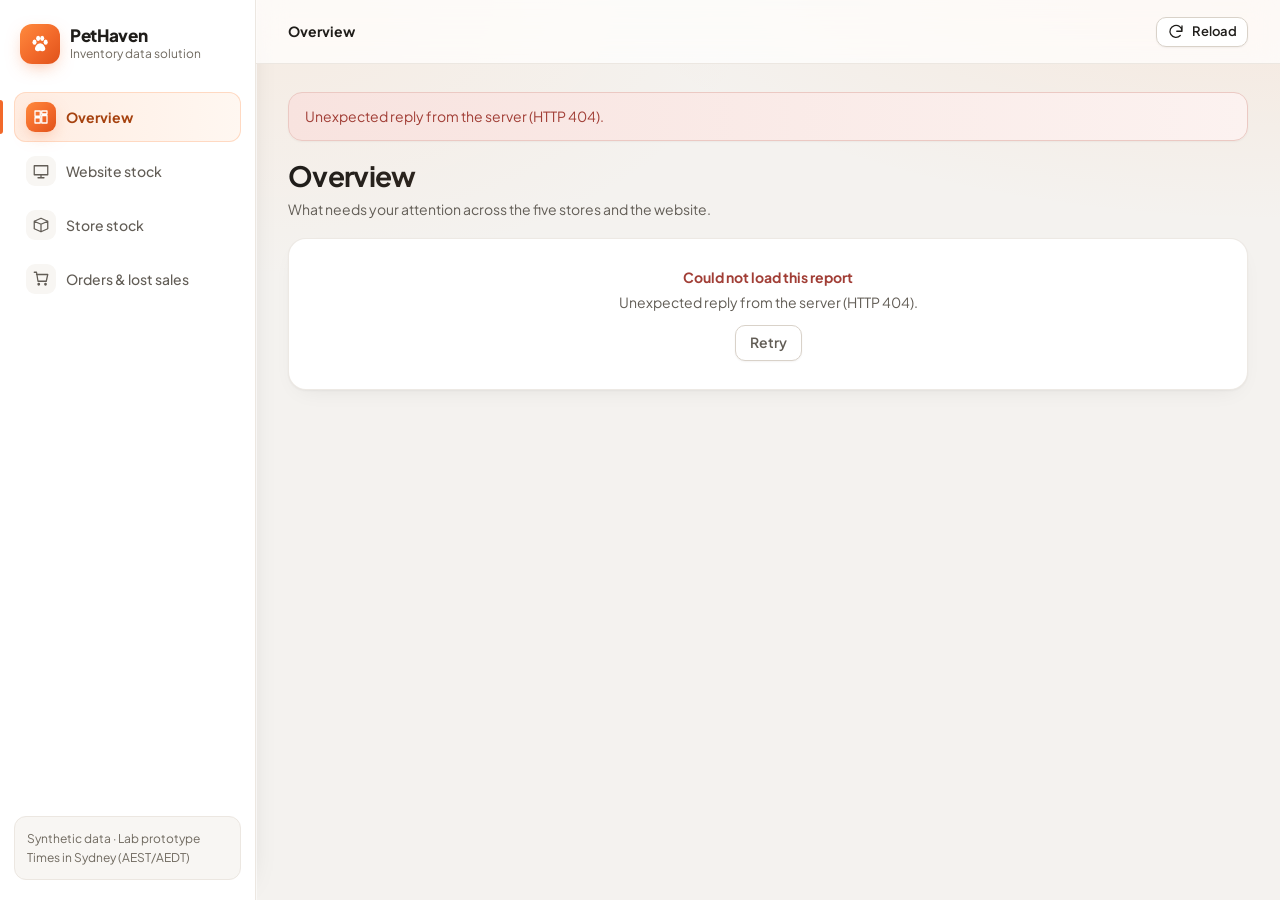
==== commit 76ee7fdc: "delete unrelated dashboard pages & use case with 3 roles & sync term refine" ====
--- a/workspace/dashboard/static/index.html
+++ b/workspace/dashboard/static/index.html
@@ -39,9 +39,9 @@
         <div class="crumb" id="crumb">PetHaven</div>
         <div class="topbar-spacer"></div>
         <span class="read-at" id="read-at"></span>
-        <button class="btn btn-small" id="refresh-btn" type="button" title="Read the reports again. Does not run a sync or the ETL.">
+        <button class="btn btn-small" id="refresh-btn" type="button" title="Read the reports again. Does not refresh the website stock or run the ETL.">
           <svg class="icon" viewBox="0 0 24 24" aria-hidden="true"><path d="M20 11a8 8 0 1 0-2.3 5.7M20 4v7h-7"/></svg>
-          <span>Refresh</span>
+          <span>Reload</span>
         </button>
       </header>
       <main id="main" tabindex="-1">
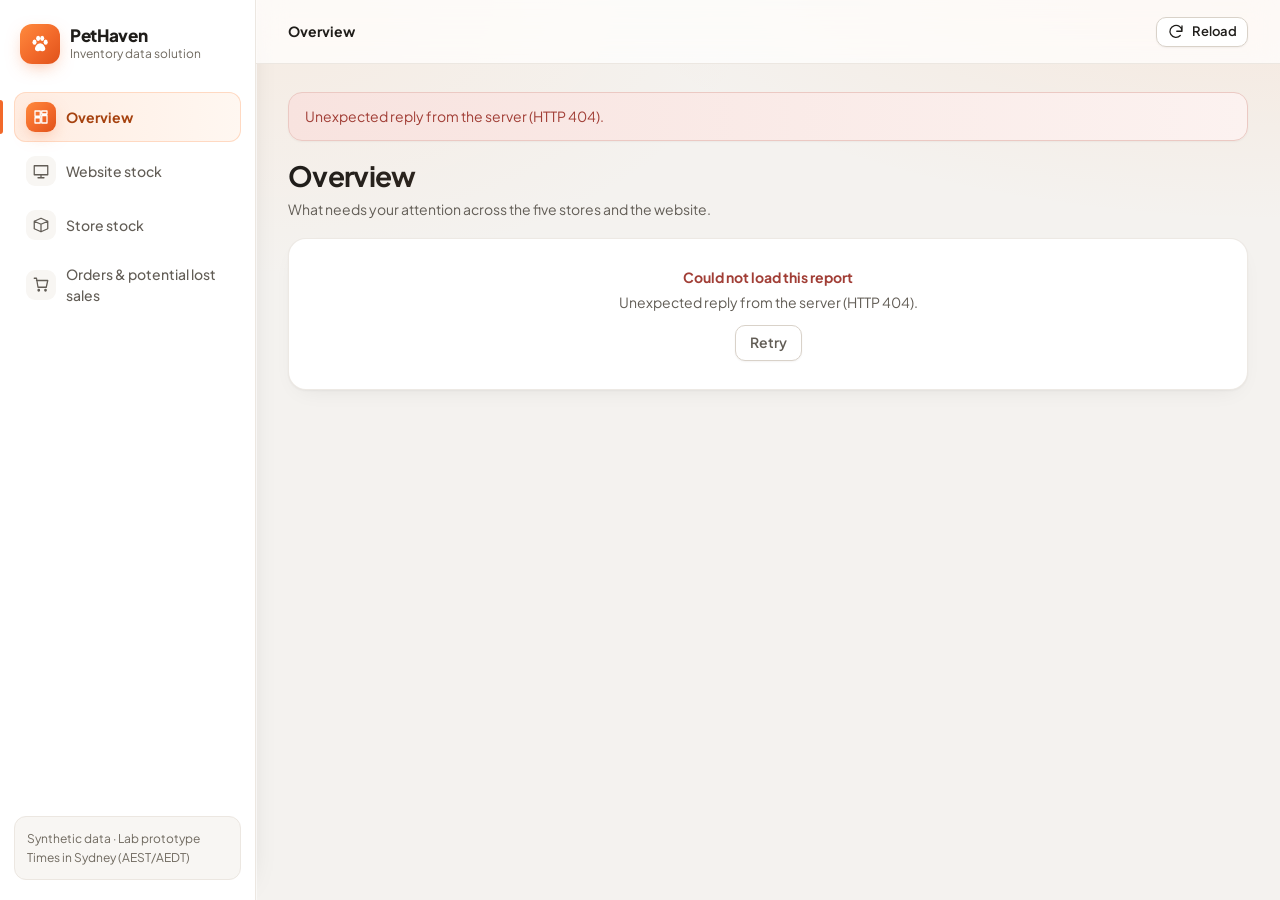
==== commit d8fe9db3: "align with tutor's feedback & docs adjustment & test adjustment" ====
--- a/workspace/dashboard/static/index.html
+++ b/workspace/dashboard/static/index.html
@@ -4,7 +4,7 @@
   <meta charset="utf-8">
   <meta name="viewport" content="width=device-width, initial-scale=1">
   <title>PetHaven inventory dashboard</title>
-  <meta name="description" content="PetHaven inventory data solution: website stock, store stock, and orders and lost sales reports over the lab warehouse.">
+  <meta name="description" content="PetHaven inventory data solution: website stock, store stock, and orders and potential lost sales reports over the lab warehouse.">
   <link rel="preconnect" href="https://fonts.googleapis.com">
   <link rel="preconnect" href="https://fonts.gstatic.com" crossorigin>
   <link rel="stylesheet" href="https://fonts.googleapis.com/css2?family=Plus+Jakarta+Sans:wght@400;500;600;700;800&display=swap">
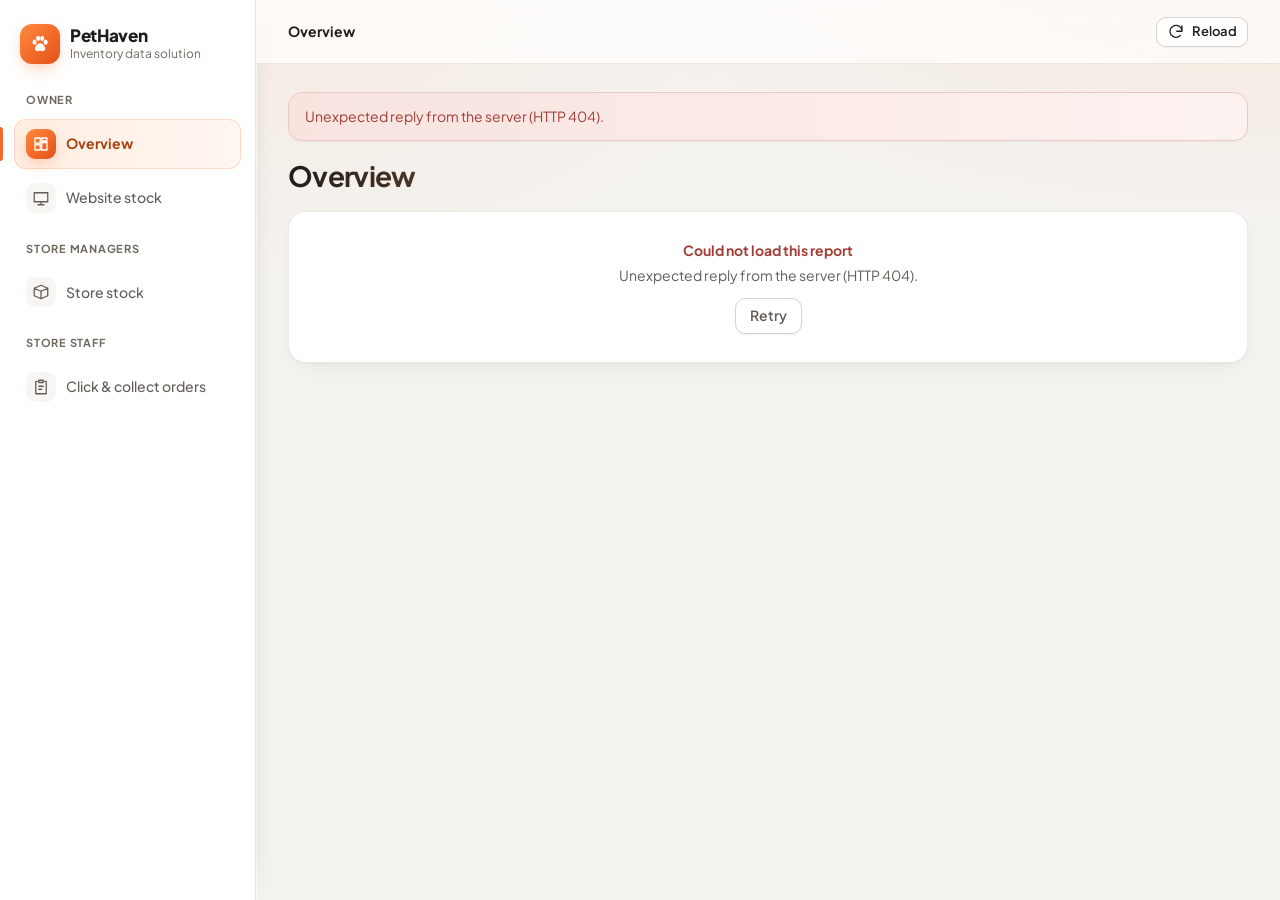
==== commit 3cf4467f: "dashboard adjustment" ====
--- a/workspace/dashboard/static/index.html
+++ b/workspace/dashboard/static/index.html
@@ -26,10 +26,6 @@
       <div>
         <ul class="nav" id="nav"></ul>
       </div>
-      <div class="sidebar-foot">
-        Synthetic data · Lab prototype<br>
-        Times in Sydney (AEST/AEDT)
-      </div>
     </nav>
     <div class="scrim" id="scrim" hidden></div>
 
--- a/workspace/dashboard/static/styles.css
+++ b/workspace/dashboard/static/styles.css
@@ -86,7 +86,6 @@
 .nav a > span:nth-of-type(1) { flex: 1; min-width: 0; }
 .nav .report-tag { font-size: 11px; color: var(--text-muted); font-weight: 400; white-space: nowrap; }
 .icon { width: 18px; height: 18px; flex: none; stroke: currentColor; fill: none; stroke-width: 1.7; stroke-linecap: round; stroke-linejoin: round; }
-.sidebar-foot { margin-top: auto; font-size: 12px; color: var(--text-muted); padding: 0 8px; }
 
 .main-col { min-width: 0; display: flex; flex-direction: column; }
 .topbar {
@@ -181,6 +180,8 @@
 tbody tr.clickable { cursor: pointer; }
 tbody tr.clickable:hover { background: #FBFAF8; }
 tbody tr.selected { background: var(--accent-soft); }
+tbody tr.row-detail > td { padding: 0 0 12px 20px; background: var(--accent-soft); }
+tbody tr.row-detail table { background: var(--surface); }
 tbody tr.group-row td { background: var(--surface-subtle); font-weight: 600; }
 .cell-sub { display: block; font-size: 12px; color: var(--text-muted); }
 .table-note { padding: 10px 20px; font-size: 12.5px; color: var(--text-muted); border-top: 1px solid var(--border); }
@@ -267,7 +268,6 @@
 .nav a[aria-current="page"] { background: linear-gradient(90deg, var(--accent-soft), #FFF7F1); box-shadow: inset 0 0 0 1px #FFD9C2; color: var(--accent-text); font-weight: 700; }
 .nav a[aria-current="page"] .icon { background: var(--accent-grad); color: #fff; box-shadow: var(--shadow-accent); }
 .nav a[aria-current="page"] .report-tag { color: var(--accent-text); }
-.sidebar-foot { background: var(--surface-subtle); border: 1px solid var(--border); border-radius: 12px; padding: 12px; line-height: 1.6; }
 
 /* top bar */
 .topbar { background: rgba(255, 255, 255, .72); backdrop-filter: saturate(1.4) blur(14px); -webkit-backdrop-filter: saturate(1.4) blur(14px); }
@@ -351,6 +351,16 @@
 .bar.web { background: linear-gradient(90deg, #FFA266, #F2692A); box-shadow: 0 2px 8px -2px rgba(242, 105, 42, .5); }
 .bar.wh { background: linear-gradient(90deg, #6B645C, #2E2B27); }
 .bar-val { font-weight: 700; color: var(--text); }
+/* Store stock: available + reserved stacked in one bar, sold on the line below. */
+.bar-stack { display: flex; height: 12px; border-radius: 999px; overflow: hidden; min-width: 2px; transform-origin: left; animation: grow .7s cubic-bezier(.2, .7, .2, 1) both; }
+.bar-stack i { display: block; min-width: 0; }
+.bar-stack .wh { background: linear-gradient(90deg, #6B645C, #2E2B27); }
+.bar-stack .res { background: var(--chart-reserved); }
+.sv-zero { color: var(--danger); }
+.sv-low { color: var(--warning); }
+#stock-vs-sold .bars { gap: 2px; }
+#stock-vs-sold .bar-row { padding: 6px 12px; }
+#stock-vs-sold .bar-pair { gap: 3px; }
 .swatch { border-radius: 50%; }
 @keyframes grow { from { transform: scaleX(0); } to { transform: scaleX(1); } }
 
@@ -405,7 +415,7 @@
 .nav .nav-group:first-child { padding-top: 0; }
 .kpis { display: grid; grid-template-columns: repeat(3, minmax(0, 1fr)); gap: 16px; margin-bottom: 22px; }
 .overview-grid { display: grid; grid-template-columns: minmax(0, 1fr) minmax(0, 1fr); gap: 22px; align-items: start; }
-@media (max-width: 1100px) { .kpis { grid-template-columns: repeat(2, minmax(0, 1fr)); } .overview-grid { grid-template-columns: minmax(0, 1fr); } }
+
 .kpi { display: flex; flex-direction: column; gap: 4px; padding: 16px 18px 15px; border-radius: var(--radius-card); background: var(--surface); border: 1px solid var(--border); box-shadow: var(--shadow-card); color: var(--text); text-decoration: none; position: relative; overflow: hidden; transition: box-shadow .2s, transform .2s; }
 .kpi::before { content: ""; position: absolute; left: 0; top: 0; bottom: 0; width: 4px; background: var(--border-strong); }
 .kpi:hover { box-shadow: var(--shadow-lift); transform: translateY(-1px); }
@@ -427,8 +437,52 @@
 .todo-text { flex: 1; font-weight: 500; }
 .todo a { font-weight: 600; white-space: nowrap; }
 .summary-big { display: flex; align-items: center; gap: 12px; font-size: 16px; font-weight: 600; }
+.kpis-4 { grid-template-columns: repeat(4, minmax(0, 1fr)); }
+button.kpi { font: inherit; text-align: left; cursor: pointer; }
+.page-section { margin-top: 28px; scroll-margin-top: 80px; }
+/* Click & collect: fixed shared columns; every cell top-aligned and padded the
+   same, so an order's rowspan cells line up with its first item line. */
+.orders-table { table-layout: fixed; min-width: 880px; }
+.orders-table th, .orders-table td { padding: 11px 12px; vertical-align: top; overflow-wrap: anywhere; }
+.orders-table th:first-child, .orders-table td.order-cell { padding-left: 20px; }
+.orders-table tr.order-first td { border-top: 1px solid var(--border-strong); }
+.orders-table tbody tr:first-child td { border-top: 0; }
+.orders-table td.order-cell { font-weight: 600; white-space: nowrap; }
+.orders-table .order-flag { margin-top: 6px; font-weight: 400; }
+#page .card + .card { margin-top: 18px; }
+.section-head { margin-bottom: 14px; }
+.section-head h2 { font-size: 20px; }
+.section-head p { color: var(--text-secondary); margin-top: 4px; }
+.todo-links { display: flex; flex-wrap: wrap; gap: 4px; justify-content: flex-end; color: var(--text-muted); }
+.bs { padding: 4px 20px 14px; }
+.bs-legend { display: flex; gap: 16px; font-size: 12.5px; color: var(--text-secondary); margin-bottom: 6px; }
+.bs-legend span { display: inline-flex; align-items: center; gap: 6px; }
+.bs-swatch { width: 10px; height: 10px; border-radius: 2px; display: inline-block; }
+.bs-swatch-store, .bs-store { background: #8C8478; }
+.bs-swatch-online, .bs-online { background: var(--accent); }
+.bs-list { list-style: none; margin: 0; padding: 0; }
+/* Owner overview: Needs attention over Potential lost sales | Best sellers. Both columns
+   stretch to the taller one, so the cards end on one line. */
+.overview-grid.owner { align-items: stretch; }
+.overview-col { display: flex; flex-direction: column; gap: 22px; min-width: 0; }
+.overview-col > #lost-sales { flex: 1; display: flex; flex-direction: column; }
+.overview-grid.owner > .card, #lost-sales > .card { flex: 1; display: flex; flex-direction: column; }
+.overview-grid.owner .card > .card-foot { margin-top: auto; }
+.page-section:empty { display: none; }
+.bs-flag { color: var(--danger); font-weight: 600; }
+.bs-row { display: grid; grid-template-columns: minmax(0, 12rem) minmax(0, 1fr) 7.5rem; gap: 12px; align-items: center; padding: 7px 0; border-bottom: 1px solid #F1EDE8; }
+.bs-row:last-child { border-bottom: 0; }
+.bs-name { font-weight: 500; overflow: hidden; text-overflow: ellipsis; white-space: nowrap; }
+.bs-track { display: flex; height: 14px; border-radius: 3px; background: var(--surface-subtle, #F7F5F2); overflow: hidden; }
+.bs-value { text-align: right; font-variant-numeric: tabular-nums; font-weight: 600; }
+.bs-value .cell-sub, .bs-name .cell-sub { font-weight: 400; }
+.bs-name .cell-sub { white-space: normal; }
+@media (max-width: 1100px) { .kpis, .kpis-4 { grid-template-columns: repeat(2, minmax(0, 1fr)); } .overview-grid, .overview-grid.owner { grid-template-columns: minmax(0, 1fr); } }
 @media (max-width: 520px) {
-  .kpis { grid-template-columns: minmax(0, 1fr) minmax(0, 1fr); gap: 10px; }
+  .kpis, .kpis-4 { grid-template-columns: minmax(0, 1fr) minmax(0, 1fr); gap: 10px; }
+  .bs { padding: 4px 14px 12px; }
+  .bs-row { grid-template-columns: minmax(0, 1fr) 6.5rem; }
+  .bs-track { grid-column: 1 / -1; grid-row: 2; }
   .kpi { padding: 12px 14px; }
   .kpi-value { font-size: 20px; }
   .todo { padding: 4px 14px 12px; }
